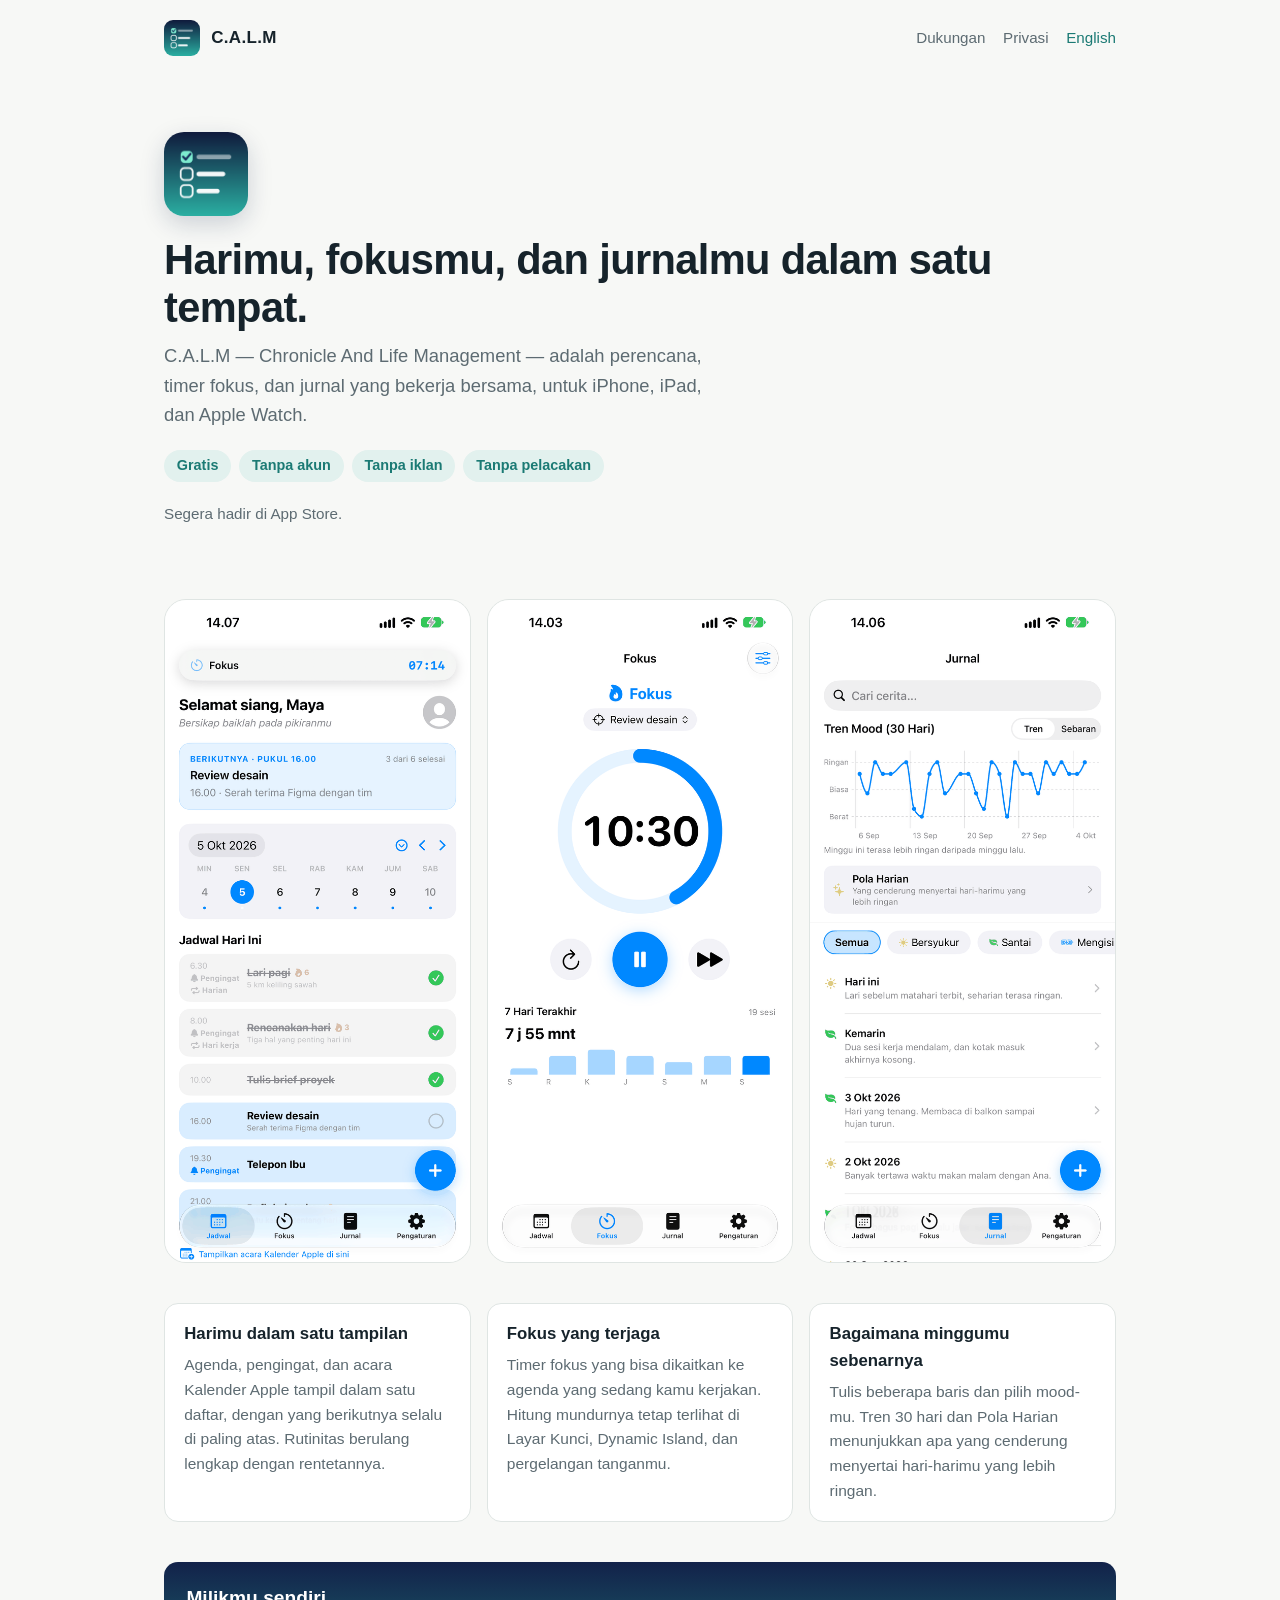
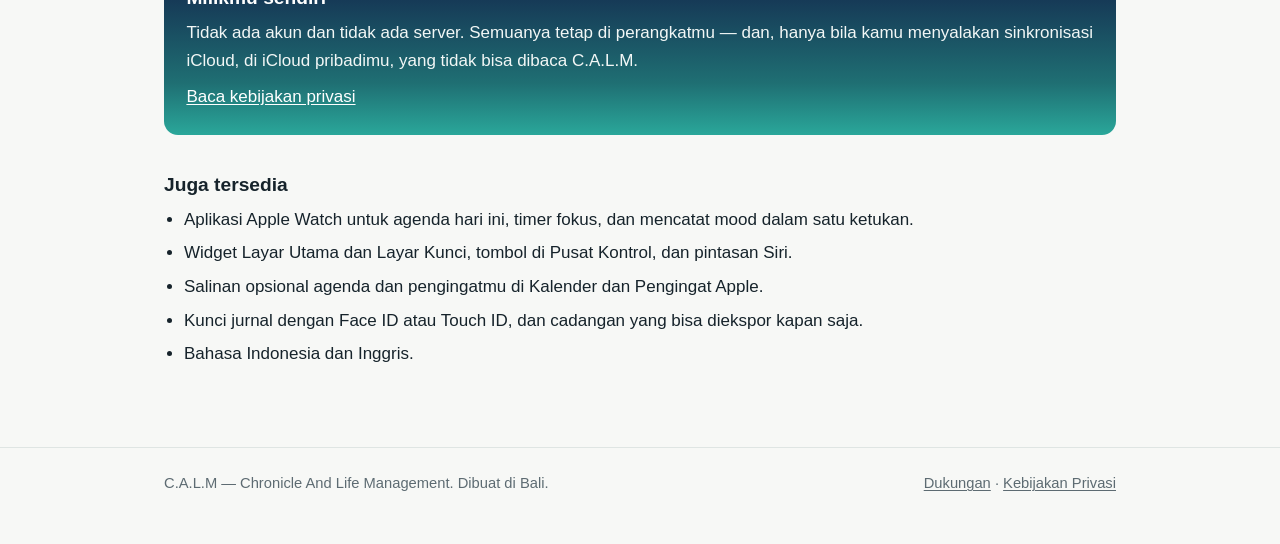
==== id/index.html @ e3d9a390 "Situs C.A.L.M: beranda, dukungan, dan kebijakan privasi Co-Authored-By: Claude Opus 5.5 <noreply@ant" ====
<!DOCTYPE html>
<html lang="id">
<head>
<meta charset="utf-8">
<meta name="viewport" content="width=device-width, initial-scale=1">
<title>C.A.L.M — Agenda, Fokus & Jurnal Harian</title>
<meta name="description" content="C.A.L.M menyatukan harimu, perhatianmu, dan pikiranmu dalam satu tempat. Gratis, tanpa akun, tanpa pelacakan, untuk iPhone, iPad, dan Apple Watch.">
<link rel="icon" href="../assets/icon.png">
<link rel="alternate" hreflang="en" href="../">
<link rel="stylesheet" href="../style.css">
</head>
<body>

<div class="wrap wide">
  <header class="site-header">
    <a class="brand" href="./"><img src="../assets/icon.png" alt="">C.A.L.M</a>
    <nav class="site-nav" aria-label="Situs">
      <a href="support.html">Dukungan</a>
      <a href="privacy.html">Privasi</a>
      <a class="lang" href="../" lang="en" hreflang="en">English</a>
    </nav>
  </header>

  <main>
    <section class="hero">
      <div>
        <img class="icon" src="../assets/icon.png" alt="Ikon aplikasi C.A.L.M">
        <h1>Harimu, fokusmu, dan jurnalmu dalam satu tempat.</h1>
        <p class="tagline">
          C.A.L.M — Chronicle And Life Management — adalah perencana, timer fokus, dan jurnal
          yang bekerja bersama, untuk iPhone, iPad, dan Apple Watch.
        </p>
        <ul class="chips">
          <li>Gratis</li>
          <li>Tanpa akun</li>
          <li>Tanpa iklan</li>
          <li>Tanpa pelacakan</li>
        </ul>
        <!-- Setelah rilis: ganti paragraf di bawah dengan tautan App Store. -->
        <p class="status">Segera hadir di App Store.</p>
      </div>
    </section>

    <div class="shots">
      <img src="../assets/id-1-schedule.png" width="600" height="1304" loading="lazy"
           alt="Tab Jadwal: agenda berikutnya di paling atas, deretan hari dalam seminggu, dan daftar hari ini dengan agenda yang sudah dicentang.">
      <img src="../assets/id-2-focus.png" width="600" height="1304" loading="lazy"
           alt="Tab Fokus: lingkaran hitung mundur untuk agenda yang sedang dikerjakan, dan waktu fokus tujuh hari terakhir.">
      <img src="../assets/id-3-journal.png" width="600" height="1304" loading="lazy"
           alt="Tab Jurnal: tren mood 30 hari di atas daftar entri jurnal.">
    </div>

    <section class="features" aria-label="Yang bisa dilakukan">
      <div class="card">
        <h3>Harimu dalam satu tampilan</h3>
        <p>Agenda, pengingat, dan acara Kalender Apple tampil dalam satu daftar, dengan yang
          berikutnya selalu di paling atas. Rutinitas berulang lengkap dengan rentetannya.</p>
      </div>
      <div class="card">
        <h3>Fokus yang terjaga</h3>
        <p>Timer fokus yang bisa dikaitkan ke agenda yang sedang kamu kerjakan. Hitung mundurnya
          tetap terlihat di Layar Kunci, Dynamic Island, dan pergelangan tanganmu.</p>
      </div>
      <div class="card">
        <h3>Bagaimana minggumu sebenarnya</h3>
        <p>Tulis beberapa baris dan pilih mood-mu. Tren 30 hari dan Pola Harian menunjukkan apa
          yang cenderung menyertai hari-harimu yang lebih ringan.</p>
      </div>
    </section>

    <section class="band">
      <h2>Milikmu sendiri</h2>
      <p>Tidak ada akun dan tidak ada server. Semuanya tetap di perangkatmu — dan, hanya bila kamu
        menyalakan sinkronisasi iCloud, di iCloud pribadimu, yang tidak bisa dibaca C.A.L.M.</p>
      <p><a href="privacy.html">Baca kebijakan privasi</a></p>
    </section>

    <h2>Juga tersedia</h2>
    <ul>
      <li>Aplikasi Apple Watch untuk agenda hari ini, timer fokus, dan mencatat mood dalam satu
        ketukan.</li>
      <li>Widget Layar Utama dan Layar Kunci, tombol di Pusat Kontrol, dan pintasan Siri.</li>
      <li>Salinan opsional agenda dan pengingatmu di Kalender dan Pengingat Apple.</li>
      <li>Kunci jurnal dengan Face ID atau Touch ID, dan cadangan yang bisa diekspor kapan saja.</li>
      <li>Bahasa Indonesia dan Inggris.</li>
    </ul>
  </main>
</div>

<footer class="site-footer">
  <div class="wrap wide">
    <span>C.A.L.M — Chronicle And Life Management. Dibuat di Bali.</span>
    <span><a href="support.html">Dukungan</a> · <a href="privacy.html">Kebijakan Privasi</a></span>
  </div>
</footer>

</body>
</html>
---- style.css ----
/* C.A.L.M — situs dukungan dan kebijakan privasi.
   Warna mengikuti ikon aplikasi: biru tua ke hijau toska. */

:root {
  color-scheme: light dark;
  --bg: #f7f8f6;
  --surface: #ffffff;
  --ink: #16232b;
  --muted: #5d6b72;
  --line: #dfe5e3;
  --accent: #1b7a74;
  --accent-soft: #e2f1ee;
  --navy: #12224a;
  --teal: #2aa79a;
  --radius: 14px;
}

@media (prefers-color-scheme: dark) {
  :root {
    --bg: #0e1518;
    --surface: #162126;
    --ink: #e8eeec;
    --muted: #93a3a6;
    --line: #26343a;
    --accent: #6fdcc8;
    --accent-soft: #15302f;
  }
}

* { box-sizing: border-box; }

html { -webkit-text-size-adjust: 100%; }

body {
  margin: 0;
  font: 17px/1.6 -apple-system, BlinkMacSystemFont, "Segoe UI", Roboto, Helvetica, Arial, sans-serif;
  color: var(--ink);
  background: var(--bg);
}

a { color: var(--accent); text-underline-offset: 2px; }
a:focus-visible { outline: 2px solid var(--accent); outline-offset: 3px; border-radius: 4px; }

.wrap { max-width: 46rem; margin: 0 auto; padding: 0 1.25rem; }
.wrap.wide { max-width: 62rem; }

/* Kepala halaman */

.site-header {
  display: flex;
  align-items: center;
  justify-content: space-between;
  gap: 1rem;
  padding: 1.25rem 0;
}

.brand {
  display: inline-flex;
  align-items: center;
  gap: .7rem;
  font-weight: 700;
  letter-spacing: .02em;
  color: var(--ink);
  text-decoration: none;
}

.brand img { width: 36px; height: 36px; border-radius: 9px; display: block; }

.site-nav { display: flex; flex-wrap: wrap; gap: .25rem 1.1rem; font-size: .95rem; }
.site-nav a { color: var(--muted); text-decoration: none; }
.site-nav a:hover, .site-nav a[aria-current="page"] { color: var(--ink); }
.site-nav .lang { color: var(--accent); }

/* Teks */

h1 { font-size: clamp(1.9rem, 5vw, 2.6rem); line-height: 1.15; letter-spacing: -.015em; margin: 0 0 .6rem; }
h2 { font-size: 1.2rem; line-height: 1.3; margin: 2.4rem 0 .5rem; }
h3 { font-size: 1.05rem; margin: 0 0 .3rem; }
p { margin: 0 0 1rem; }
ul { padding-left: 1.25rem; margin: 0 0 1rem; }
li { margin: .4rem 0; }

.updated { color: var(--muted); font-size: .92rem; margin: 0 0 1.75rem; }

.lede {
  background: var(--accent-soft);
  border-left: 3px solid var(--accent);
  padding: 1rem 1.25rem;
  border-radius: 8px;
  margin: 0 0 1.25rem;
}

main { padding: 1.5rem 0 4rem; }

/* Halaman utama */

.hero {
  display: grid;
  gap: 2rem;
  align-items: center;
  padding: 2rem 0 1rem;
}

.hero .icon { width: 84px; height: 84px; border-radius: 20px; display: block; margin-bottom: 1.25rem; box-shadow: 0 8px 24px rgb(18 34 74 / .18); }
.hero p.tagline { font-size: 1.15rem; color: var(--muted); max-width: 34rem; }

.chips { display: flex; flex-wrap: wrap; gap: .5rem; padding: 0; margin: 1.25rem 0 0; list-style: none; }
.chips li {
  margin: 0;
  padding: .3rem .8rem;
  border-radius: 999px;
  background: var(--accent-soft);
  color: var(--accent);
  font-size: .9rem;
  font-weight: 600;
}

.status { margin-top: 1.25rem; color: var(--muted); font-size: .95rem; }

.shots {
  display: grid;
  grid-template-columns: repeat(3, 1fr);
  gap: 1rem;
  margin: 2.5rem 0 1rem;
}

.shots img {
  width: 100%;
  height: auto;
  display: block;
  border-radius: 22px;
  border: 1px solid var(--line);
  background: var(--surface);
}

.features {
  display: grid;
  grid-template-columns: repeat(auto-fit, minmax(15rem, 1fr));
  gap: 1rem;
  margin: 2.5rem 0 0;
}

.card {
  background: var(--surface);
  border: 1px solid var(--line);
  border-radius: var(--radius);
  padding: 1.1rem 1.2rem;
}

.card p { margin: 0; color: var(--muted); font-size: .97rem; }

.band {
  margin: 2.5rem 0 0;
  padding: 1.5rem 1.4rem;
  border-radius: var(--radius);
  color: #f2f7f6;
  background: linear-gradient(180deg, var(--navy), #1f6f73 70%, var(--teal));
}

.band h2 { margin-top: 0; color: #ffffff; }
.band p { margin-bottom: .6rem; }
.band p:last-child { margin-bottom: 0; }
.band a { color: #ffffff; }

/* Halaman dukungan */

.faq h2 { margin-top: 2rem; }
/* Jalur menu boleh pindah baris: di layar ponsel, jalur panjang melebihi lebar layar. */
.faq .path { font-weight: 600; }

.contact {
  margin-top: 2.5rem;
  background: var(--surface);
  border: 1px solid var(--line);
  border-radius: var(--radius);
  padding: 1.2rem 1.3rem;
}

.contact h2 { margin-top: 0; }
.contact p:last-child { margin-bottom: 0; }

/* Kaki halaman */

.site-footer {
  border-top: 1px solid var(--line);
  padding: 1.5rem 0 3rem;
  color: var(--muted);
  font-size: .92rem;
}

.site-footer .wrap { display: flex; flex-wrap: wrap; justify-content: space-between; gap: .5rem 1.5rem; }
.site-footer a { color: var(--muted); }

@media (max-width: 34rem) {
  .shots { gap: .6rem; }
  .shots img { border-radius: 12px; }
  .site-header { flex-direction: column; align-items: flex-start; gap: .5rem; }
}

@media print {
  .site-nav, .shots { display: none; }
  body { background: #fff; color: #000; }
}
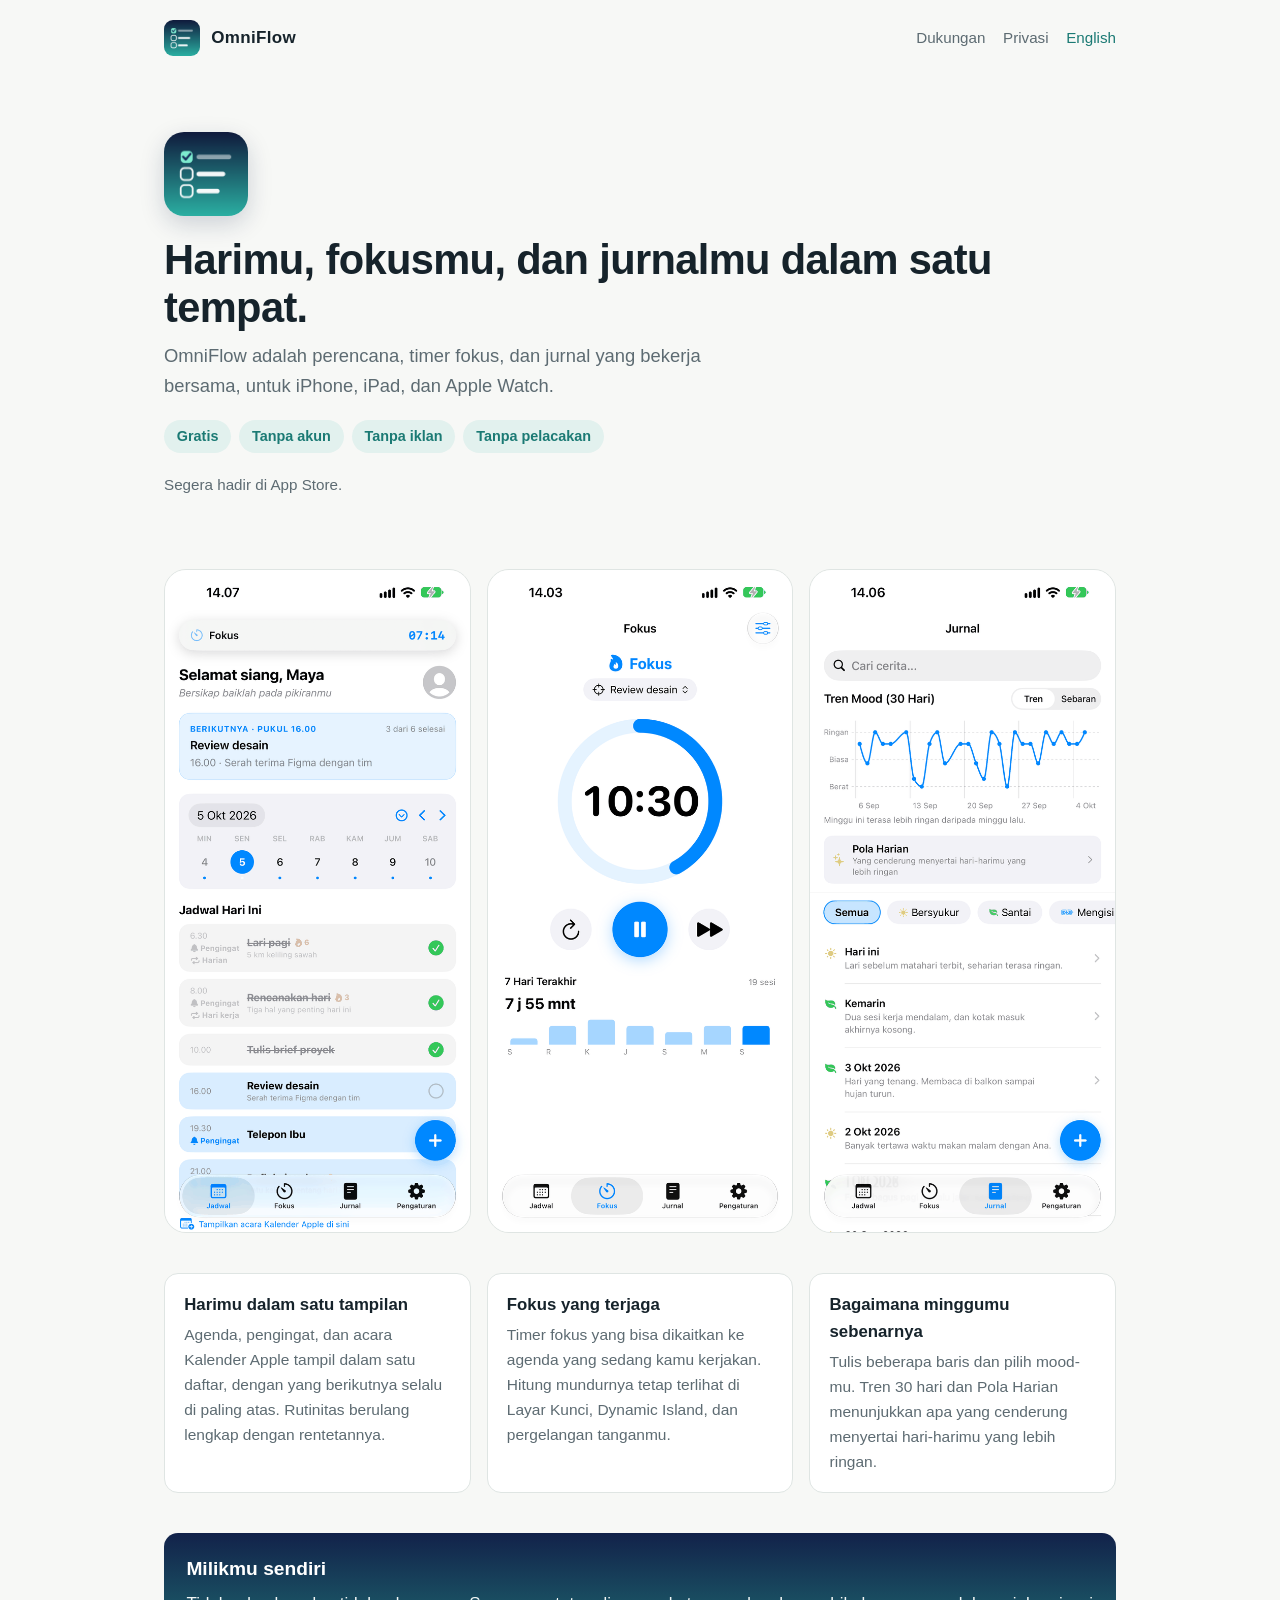
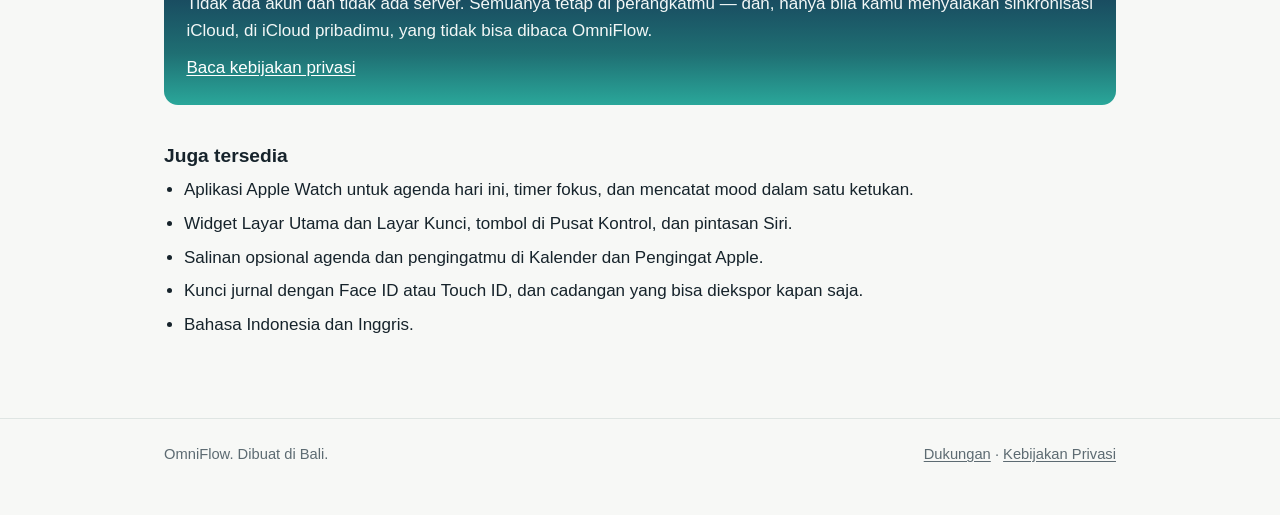
==== commit 4f4b56b6: "Nama aplikasi menjadi OmniFlow" ====
--- a/id/index.html
+++ b/id/index.html
@@ -3,8 +3,8 @@
 <head>
 <meta charset="utf-8">
 <meta name="viewport" content="width=device-width, initial-scale=1">
-<title>C.A.L.M — Agenda, Fokus & Jurnal Harian</title>
-<meta name="description" content="C.A.L.M menyatukan harimu, perhatianmu, dan pikiranmu dalam satu tempat. Gratis, tanpa akun, tanpa pelacakan, untuk iPhone, iPad, dan Apple Watch.">
+<title>OmniFlow — Agenda, Fokus & Jurnal Harian</title>
+<meta name="description" content="OmniFlow menyatukan harimu, perhatianmu, dan pikiranmu dalam satu tempat. Gratis, tanpa akun, tanpa pelacakan, untuk iPhone, iPad, dan Apple Watch.">
 <link rel="icon" href="../assets/icon.png">
 <link rel="alternate" hreflang="en" href="../">
 <link rel="stylesheet" href="../style.css">
@@ -13,7 +13,7 @@
 
 <div class="wrap wide">
   <header class="site-header">
-    <a class="brand" href="./"><img src="../assets/icon.png" alt="">C.A.L.M</a>
+    <a class="brand" href="./"><img src="../assets/icon.png" alt="">OmniFlow</a>
     <nav class="site-nav" aria-label="Situs">
       <a href="support.html">Dukungan</a>
       <a href="privacy.html">Privasi</a>
@@ -24,10 +24,10 @@
   <main>
     <section class="hero">
       <div>
-        <img class="icon" src="../assets/icon.png" alt="Ikon aplikasi C.A.L.M">
+        <img class="icon" src="../assets/icon.png" alt="Ikon aplikasi OmniFlow">
         <h1>Harimu, fokusmu, dan jurnalmu dalam satu tempat.</h1>
         <p class="tagline">
-          C.A.L.M — Chronicle And Life Management — adalah perencana, timer fokus, dan jurnal
+          OmniFlow adalah perencana, timer fokus, dan jurnal
           yang bekerja bersama, untuk iPhone, iPad, dan Apple Watch.
         </p>
         <ul class="chips">
@@ -71,7 +71,7 @@
     <section class="band">
       <h2>Milikmu sendiri</h2>
       <p>Tidak ada akun dan tidak ada server. Semuanya tetap di perangkatmu — dan, hanya bila kamu
-        menyalakan sinkronisasi iCloud, di iCloud pribadimu, yang tidak bisa dibaca C.A.L.M.</p>
+        menyalakan sinkronisasi iCloud, di iCloud pribadimu, yang tidak bisa dibaca OmniFlow.</p>
       <p><a href="privacy.html">Baca kebijakan privasi</a></p>
     </section>
 
@@ -89,7 +89,7 @@
 
 <footer class="site-footer">
   <div class="wrap wide">
-    <span>C.A.L.M — Chronicle And Life Management. Dibuat di Bali.</span>
+    <span>OmniFlow. Dibuat di Bali.</span>
     <span><a href="support.html">Dukungan</a> · <a href="privacy.html">Kebijakan Privasi</a></span>
   </div>
 </footer>
--- a/style.css
+++ b/style.css
@@ -1,4 +1,4 @@
-/* C.A.L.M — situs dukungan dan kebijakan privasi.
+/* OmniFlow — situs dukungan dan kebijakan privasi.
    Warna mengikuti ikon aplikasi: biru tua ke hijau toska. */
 
 :root {
